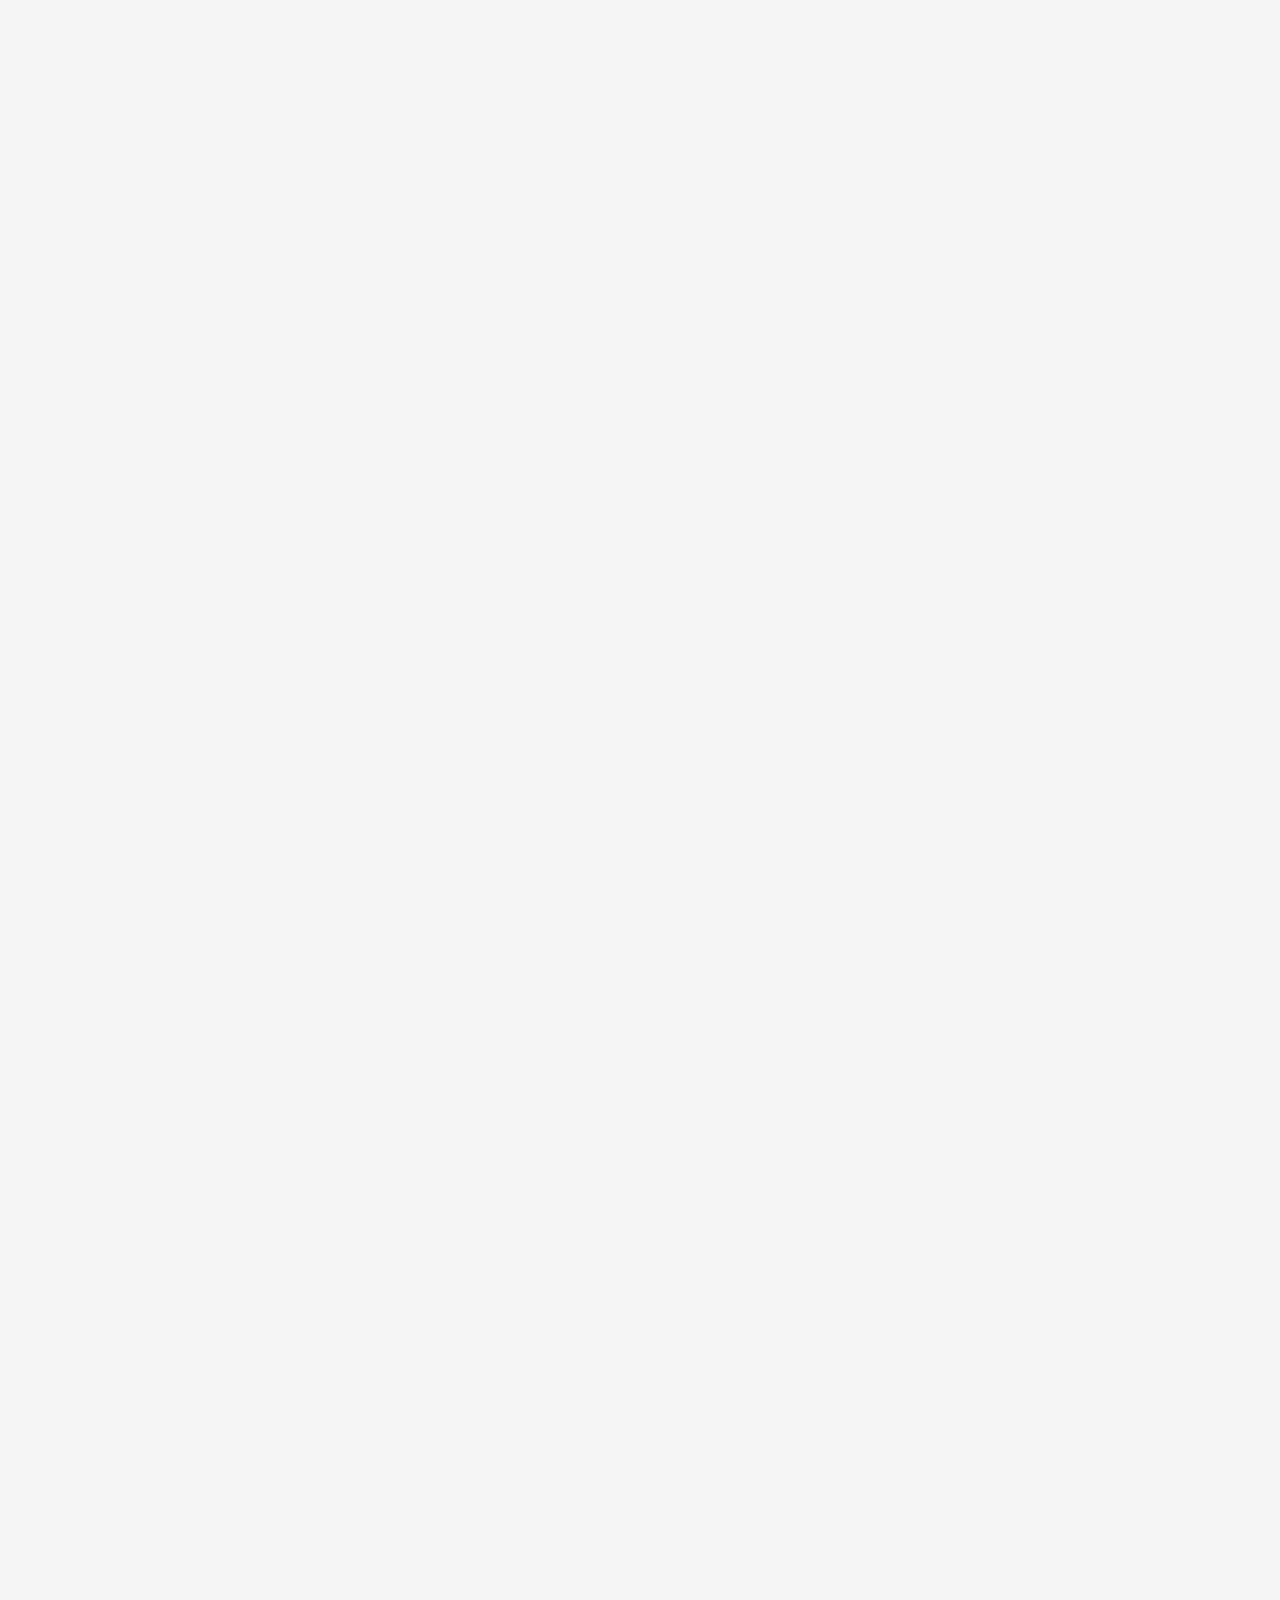
==== pages/agendamento.html @ 0157e8f2 "Primeira versão do site" ====
<!DOCTYPE html>
<html lang="pt-br">
<head>
    <meta charset="UTF-8">
    <meta name="viewport" content="width=device-width, initial-scale=1.0">
    <title>Agendamento</title>
    <link rel="stylesheet" href="../bootstrap/css/bootstrap.min.css">
    <link rel="stylesheet" href="../css/variables.css">
    <link rel="stylesheet" href="../css/style.css">
    <link rel="stylesheet" href="../css/components.css">
    
</head>
<body>
    
</body>
</html>
---- css/variables.css ----
:root{

    /* ===========================================
                CORES BASE
    =========================================== */

    /* Creme Claro */
    --color-base-100: #FFF2DF;

    /* Bege Claro */
    --color-base-200: #F8D4A0;

    /* Dourado Suave */
    --color-base-300: #f5c76c;

    /* Dourado Principal */
    --color-base-400: #d4a64c;

    /* Bege Dourado secundário */
    --color-base-500: #D0A76C;

    /* Marrom Dourado */
    --color-base-600: #A68358;

    /* Dourado Escuro */
    --color-base-700: #9A6A27;

    /* Verde Petróleo */
    --color-base-800: #2A3E3F;

    /* Verde Petróleo:hover */
    --color-base-801: #2f4c4e;



    /* ===========================================
            ESTRUTURA E FUNDOS
    =========================================== */

    /* Fundo Principal */
    --color-background-primary: #FDFAF6;

    /* Fundo Secundário */
    --color-background-secondary: #F5EFE6;

    /* Fundo Linho suave */
    --color-background-tertiary: #E8DDD0;

    /* Divisores */
    --color-divider: #C8BAA8;

    /* Texto/Elemento Médio */
    --color-structure-medium: #7A6A58;

    /* Fundo Escuro */
    --color-background-dark: #AE9A82;



    /* ===========================================
        COMPLEMENTAR PRIMÁRIO
        CTA / ÍCONES / DESTAQUES
    =========================================== */

    /* Rosa Muito Claro */
    --color-primary-lightest: #FDF3F0;

    /* Rosa Claro */
    --color-primary-light: #F5D8D0;

    /* Rosa Médio */
    --color-primary-medium: #E8A898;

    /* Terracota */
    --color-primary-dark: #C47060;

    /* Marrom Avermelhado */
    --color-primary-deep: #8A3E30;

    /* Dourado Complementar */
    --color-primary-gold: #BE9A65;

    --color-primary-lightPink: #f3d2b8;

    /* ===========================================
        COMPLEMENTAR SECUNDÁRIO
        BEM-ESTAR / NATURAL
    =========================================== */

    /* Verde Muito Claro */
    --color-secondary-lightest: #EEF2EE;

    /* Verde Claro */
    --color-secondary-light: #D0DDD0;

    /* Verde Médio */
    --color-secondary-medium: #8AAE8A;

    /* Verde Escuro */
    --color-secondary-dark: #4A6B4A;

    /* Verde Profundo */
    --color-secondary-deep: #2E4E2E;



    /* ===========================================
                CORES DE TEXTO
    =========================================== */
    --color-text-purewhite: #ffffff;
    /* Branco Principal */
    --color-text-white: #f4f4f4;

    /* Branco Bege */
    --color-text-soft: #F0EBE3;

    /* Texto Marrom */
    --color-text-primary: #4A3F35;

    /* Texto Escuro */
    --color-text-dark: #2A2220;

    --color-text-topBar: #5b4b43;
}
---- css/style.css ----
/* Coisas do site inteiro:

body
h1
p
container
section */

@import url('https://fonts.googleapis.com/css2?family=IBM+Plex+Serif:wght@300;400;500;600;700&display=swap');
*{
    margin: 0px;
    padding: 0px;
    box-sizing: border-box;
     font-family: "IBM Plex Serif", serif;
}
 body {
            height: 200vh;
            background-color: #f5f5f5;
        }
---- css/components.css ----
/* Coisas reutilizáveis:

navbar
footer
buttons
cards */
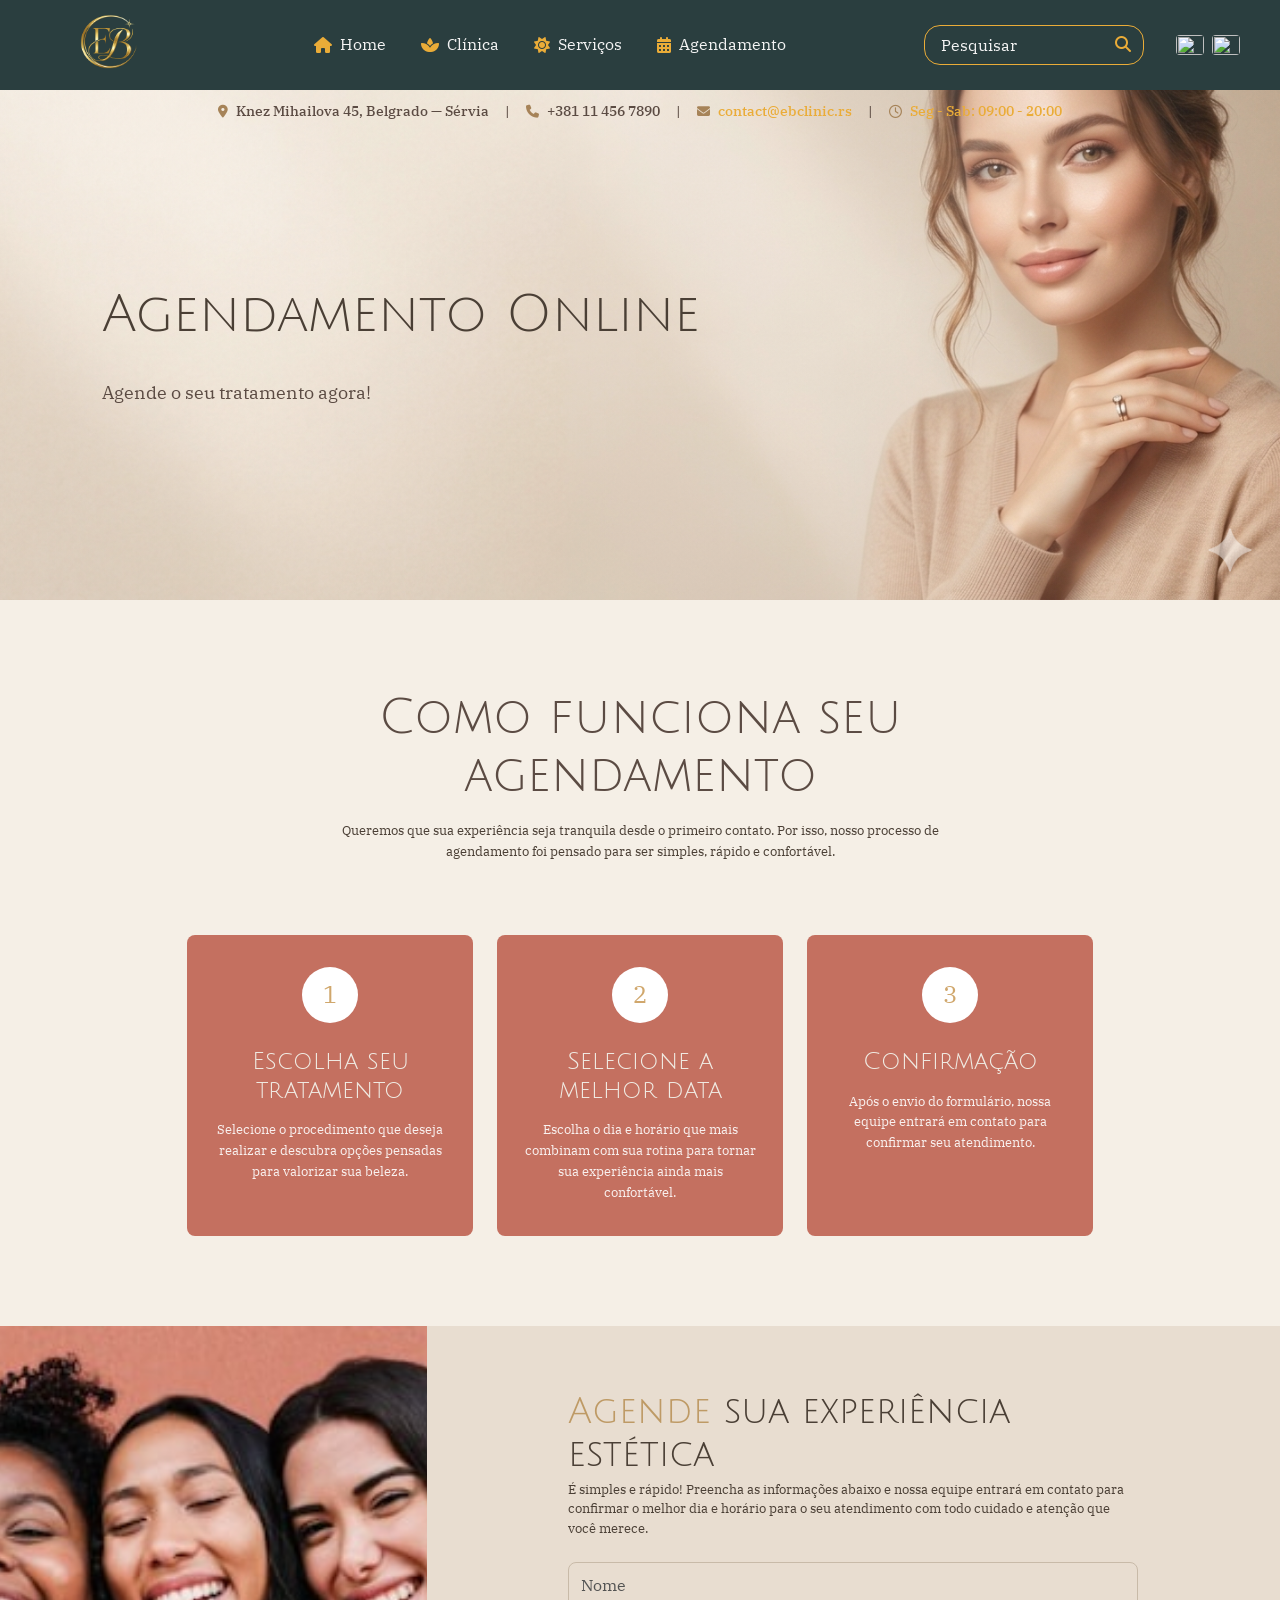
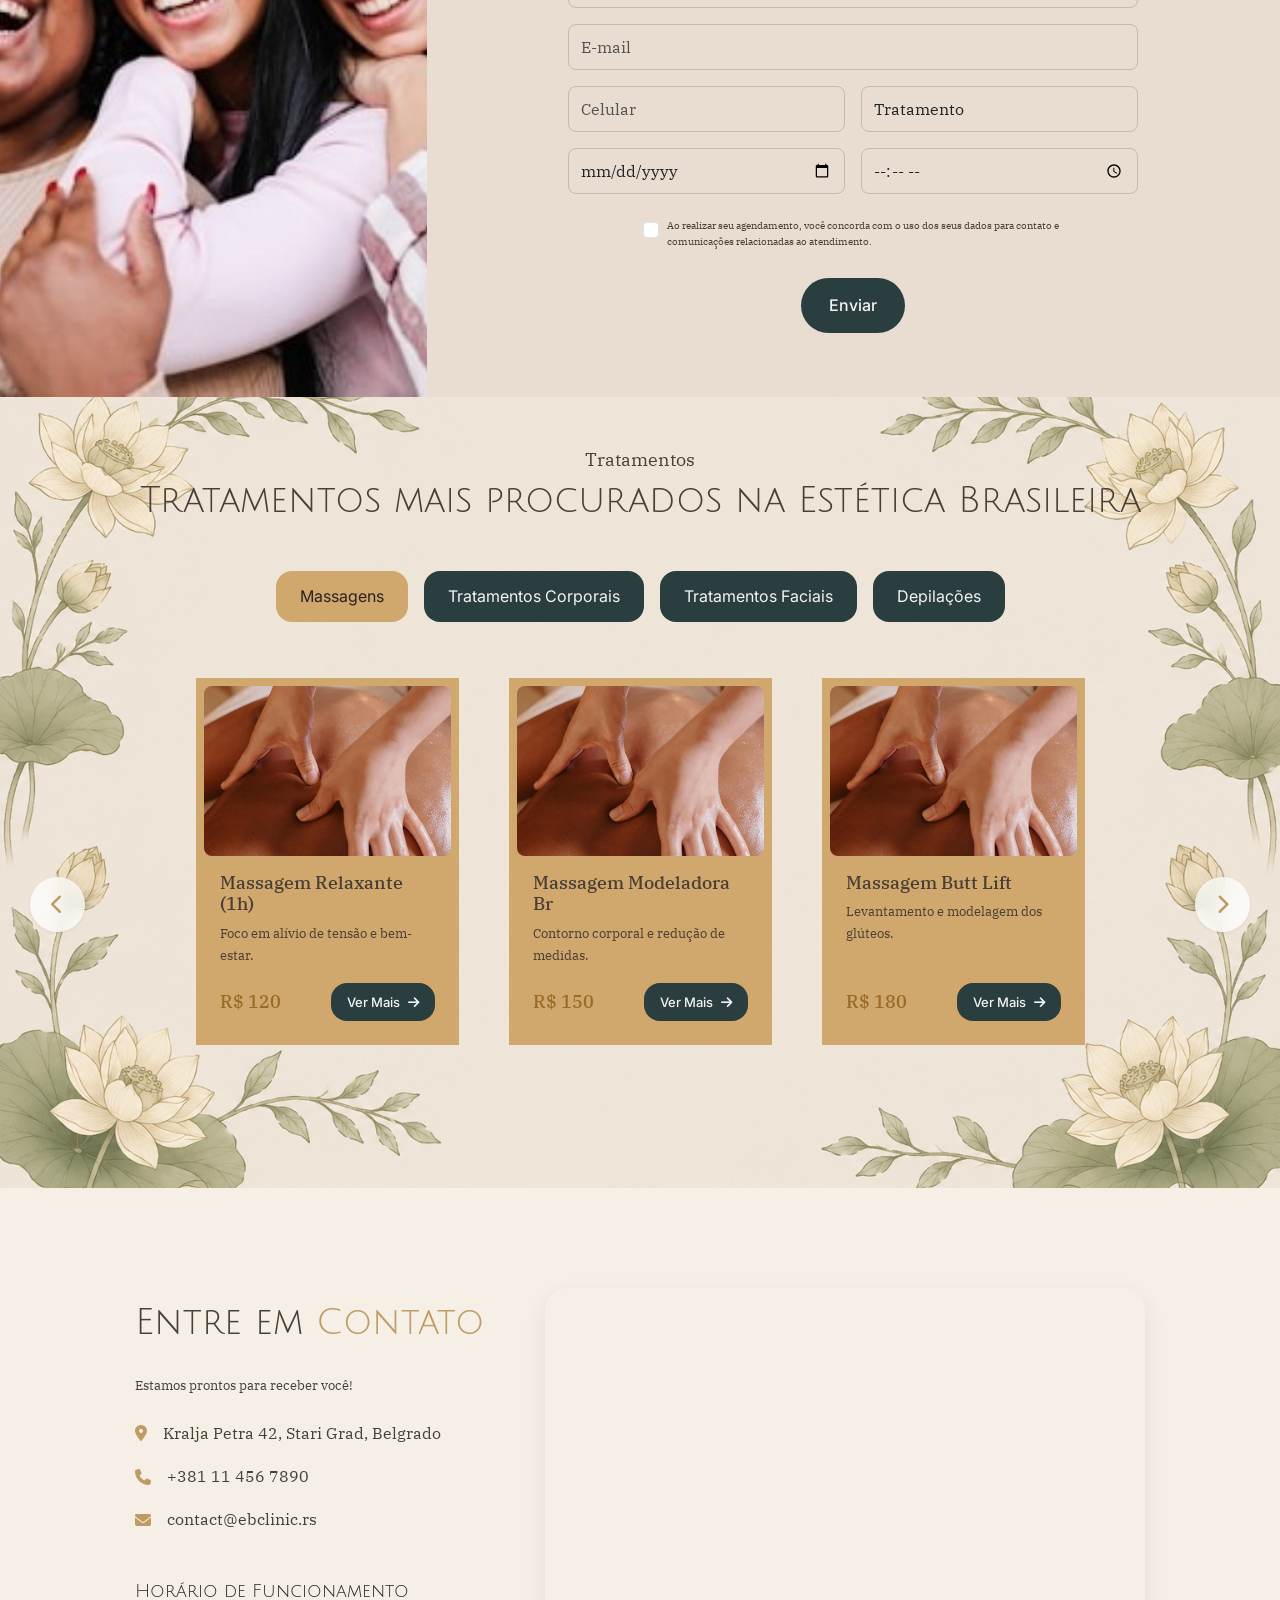
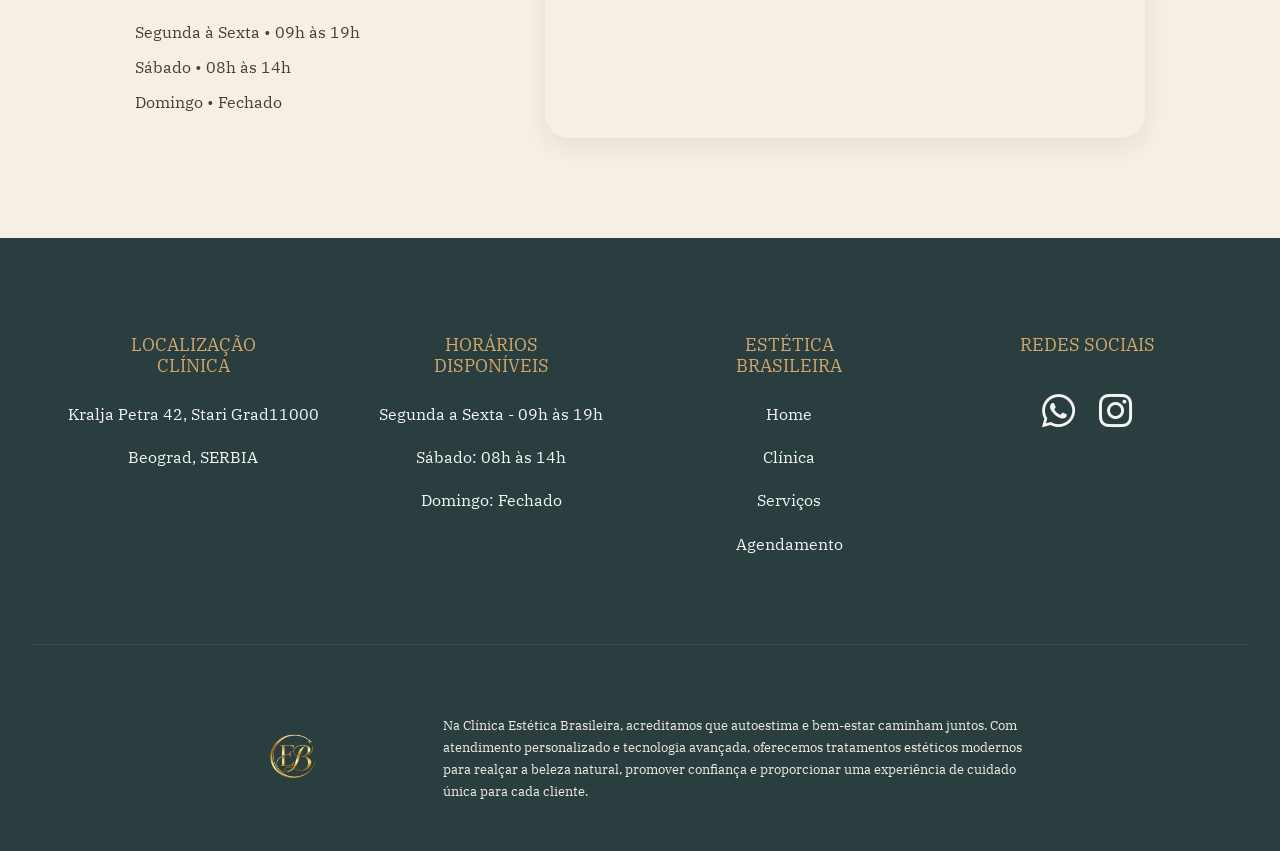
==== commit 444b731d: "Atualização dde todos os arquivos" ====
--- a/pages/agendamento.html
+++ b/pages/agendamento.html
@@ -1,16 +1,560 @@
 <!DOCTYPE html>
 <html lang="pt-br">
+
 <head>
     <meta charset="UTF-8">
     <meta name="viewport" content="width=device-width, initial-scale=1.0">
     <title>Agendamento</title>
     <link rel="stylesheet" href="../bootstrap/css/bootstrap.min.css">
-    <link rel="stylesheet" href="../css/variables.css">
     <link rel="stylesheet" href="../css/style.css">
-    <link rel="stylesheet" href="../css/components.css">
-    
+    <link rel="stylesheet" href="https://cdnjs.cloudflare.com/ajax/libs/font-awesome/6.5.2/css/all.min.css">
+
 </head>
+
 <body>
-    
+    <!-- menu -->
+    <header id="header">
+        <div class="container-header">
+            <!-- logo -->
+            <div class="logo">
+                <img src="../assets/images/logo-clinica.png" alt="Logo com íniciais 'E' e 'B'(estética Brasileira)">
+            </div>
+
+            <nav class="menu-desktop">
+                <!-- links desktop -->
+                <ul>
+                    <li>
+                        <a href="../index.html">
+                            <i class="fa-solid fa-house"></i>
+                            Home
+                        </a>
+                    </li>
+
+                    <li>
+                        <a href="clinica.html">
+                            <i class="fa-solid fa-spa"></i>
+                            Clínica
+                        </a>
+                    </li>
+
+                    <li>
+                        <a href="servicos.html">
+                            <i class="fa-solid fa-sun"></i>
+                            Serviços
+                        </a>
+                    </li>
+
+                    <li>
+                        <a href="agendamento.html">
+                            <i class="fa-solid fa-calendar-days"></i>
+                            Agendamento
+                        </a>
+                    </li>
+
+                </ul>
+
+            </nav>
+
+            <div class="search-area">
+
+                <div class="search-box">
+                    <input type="text" placeholder="Pesquisar">
+                    <button>
+                        <i class="fa-solid fa-magnifying-glass"></i>
+                    </button>
+                </div>
+                <!-- bandeiras -->
+                <div class="flags">
+                    <img src="https://flagcdn.com/w40/br.png">
+                    <img src="https://flagcdn.com/w40/rs.png">
+                </div>
+
+            </div>
+
+            <!-- hamburguer -->
+            <div class="menu-toggle" id="openMenu">
+                <i class="fa-solid fa-bars"></i>
+            </div>
+
+        </div>
+
+    </header>
+
+    <!-- menu mobile  -->
+    <div class="mobile-menu" id="mobileMenu">
+
+        <div class="close-btn" id="closeMenu">
+            <i class="fa-solid fa-xmark"></i>
+        </div>
+        <!-- links menu mobile -->
+        <ul>
+
+            <li>
+                <a href="../index.html">
+                    <i class="fa-solid fa-house"></i>
+                    Home
+                </a>
+            </li>
+
+            <li>
+                <a href="clinica.html">
+                    <i class="fa-solid fa-spa"></i>
+                    Clínica
+                </a>
+            </li>
+
+            <li>
+                <a href="servicos.html">
+                    <i class="fa-solid fa-sun"></i>
+                    Serviços
+                </a>
+            </li>
+
+            <li>
+                <a href="agendamento.html">
+                    <i class="fa-solid fa-calendar-days"></i>
+                    Agendamento
+                </a>
+            </li>
+
+
+        </ul>
+        <div class="flags-mobile">
+
+            <img src="https://flagcdn.com/w40/br.png" alt="Português">
+            <img src="https://flagcdn.com/w40/rs.png" alt="Srpski">
+
+        </div>
+
+    </div>
+
+    <div class="overlay" id="overlay"></div>
+
+    <section class="banner">
+        <div class="banner-topbar">
+
+            <div class="banner-topbar-content">
+
+                <span>
+                    <i class="fa-solid fa-location-dot"></i>
+                    Knez Mihailova 45, Belgrado — Sérvia
+                </span>
+
+                <span class="separator">|</span>
+
+                <span>
+                    <i class="fa-solid fa-phone"></i>
+                    +381 11 456 7890
+                </span>
+
+                <span class="separator">|</span>
+
+                <span id="span-gold-banner">
+                    <i class="fa-solid fa-envelope"></i>
+                    contact@ebclinic.rs
+                </span>
+
+                <span class="separator">|</span>
+
+                <span id="span-gold-banner">
+                    <i class="fa-regular fa-clock"></i>
+                    Seg - Sab: 09:00 - 20:00
+                </span>
+
+            </div>
+
+        </div>
+        <div class="banner-content">
+            <h1>Agendamento Online</h1>
+            <p> Agende o seu tratamento agora! </p>
+
+        </div>
+    </section>
+
+    <section class="booking-steps">
+        <div class="container">
+
+            <!-- Cabeçalho (h2+subtitulo) -->
+            <div class="row justify-content-center">
+                <div class="col-lg-8">
+
+                    <h2 class="titulo-steps">Como funciona seu agendamento </h2>
+
+                    <p class="texto-steps">
+                        Queremos que sua experiência seja tranquila desde o primeiro contato.
+                        Por isso, nosso processo de agendamento foi pensado para ser simples,
+                        rápido e confortável.</p>
+
+                </div>
+            </div>
+
+            <!-- Cards -->
+            <div class="row justify-content-center g-4 mt-5">
+                <!-- primeiro card -->
+                <div class="col-lg-3 col-md-4 col-12 d-flex">
+
+                    <div class="step-card">
+                        <div class="step-numero">1</div>
+
+                        <h3>Escolha seu tratamento</h3>
+
+                        <p>Selecione o procedimento que deseja realizar e descubra opções pensadas para valorizar sua
+                            beleza.</p>
+
+                    </div>
+                </div>
+
+                <!-- segundo card -->
+                <div class="col-lg-3 col-md-4 col-12 d-flex">
+                    <div class="step-card ">
+
+                        <div class="step-numero">2</div>
+
+                        <h3>Selecione a melhor data</h3>
+
+                        <p>Escolha o dia e horário que mais combinam com sua rotina para tornar sua experiência ainda
+                            mais confortável. </p>
+
+                    </div>
+                </div>
+
+                <!-- terceiro card -->
+                <div class="col-lg-3 col-md-4 col-12 d-flex">
+                    <div class="step-card">
+
+                        <div class="step-numero"> 3 </div>
+
+
+                        <h3>Confirmação</h3>
+
+
+                        <p> Após o envio do formulário, nossa equipe entrará em contato
+                            para confirmar seu atendimento. </p>
+
+                    </div>
+                </div>
+            </div>
+        </div>
+    </section>
+
+    <section class="agendamento-section">
+        <div class="container-fluid p-0">
+            <div class="row g-0">
+
+                <!-- Imagem -->
+                <div class="col-lg-4">
+                    <img src="../assets/images/img-agendamento-form.jpeg" alt="Experiência estética"
+                        class="img-agendamento">
+                </div>
+
+                <!-- Formulário -->
+                <div class="col-lg-8">
+
+                    <div class="form-wrapper">
+
+                        <h2>
+                            <span>Agende</span> sua experiência estética
+                        </h2>
+
+                        <p class="descricao">
+                            É simples e rápido! Preencha as informações abaixo e nossa equipe entrará em contato para
+                            confirmar o melhor dia e horário para o seu atendimento com todo cuidado e atenção que você
+                            merece.
+                        </p>
+
+                        <form class="needs-validation" novalidate>
+
+                            <div class="mb-3">
+                                <input type="text" class="form-control campo" placeholder="Nome" required>
+                            </div>
+
+                            <div class="mb-3">
+                                <input type="email" class="form-control campo" placeholder="E-mail" required>
+                            </div>
+
+                            <div class="row g-3 mb-3">
+
+                                <div class="col-md-6">
+                                    <input type="tel" class="form-control campo" placeholder="Celular" required>
+                                </div>
+
+                                <div class="col-md-6">
+                                    <select class="form-select campo" required>
+
+                                        <option value="" selected disabled> Tratamento </option>
+
+                                        <option>Limpeza de Pele</option>
+                                        <option>Massagem Relaxante</option>
+                                        <option>Drenagem Linfática</option>
+                                        <option>Peeling de Diamante</option>
+
+                                    </select>
+                                </div>
+                            </div>
+
+                            <div class="row g-3 mb-4">
+
+                                <div class="col-md-6">
+                                    <input type="date" class="form-control campo" required>
+                                </div>
+
+                                <div class="col-md-6">
+                                    <input type="time" class="form-control campo" required>
+                                </div>
+                            </div>
+
+                            <div class="form-check checkbox-area">
+
+                                <input class="form-check-input" type="checkbox" id="aceite" required>
+
+                                <label class="form-check-label" for="aceite">
+                                    Ao realizar seu agendamento, você concorda com o uso dos seus dados para contato e
+                                    comunicações relacionadas ao atendimento.
+                                </label>
+
+                            </div>
+
+                            <div class="text-center">
+                                <a href="#" class="btn-banner"> Enviar </a>
+                            </div>
+
+
+                        </form>
+                    </div>
+                </div>
+            </div>
+        </div>
+    </section>
+
+    <!-- Tratamentos  -->
+    <section class="tratamentos-section py-5">
+
+        <div class="container">
+
+            <!-- Cabeçalho -->
+            <div class="text-center mb-5">
+
+                <span class="subtitulo-tratamentos">
+                    Tratamentos
+                </span>
+
+                <h2 class="titulo-tratamentos">
+                    Tratamentos mais procurados na Estética Brasileira
+                </h2>
+
+            </div>
+
+            <!-- Filtros -->
+            <div class="d-flex justify-content-center flex-wrap gap-3 mb-5">
+
+                <button class="btn-filtro active" data-category="massagens">
+                    Massagens
+                </button>
+
+                <button class="btn-filtro" data-category="corporais">
+                    Tratamentos Corporais
+                </button>
+
+                <button class="btn-filtro" data-category="faciais">
+                    Tratamentos Faciais
+                </button>
+
+                <button class="btn-filtro" data-category="depilacoes">
+                    Depilações
+                </button>
+
+            </div>
+
+            <!-- Carousel -->
+            <div id="carouselTratamentos" class="carousel slide" data-bs-ride="false">
+
+                <div class="carousel-inner" id="carousel-content">
+                </div>
+
+                <!-- Setas -->
+
+                <button class="carousel-control-prev" type="button" data-bs-target="#carouselTratamentos"
+                    data-bs-slide="prev">
+
+                    <!-- seta da esqiuerda -->
+                    <span class="seta-carousel">
+                        <i class="fa-solid fa-chevron-left"></i>
+                    </span>
+
+                </button>
+
+                <button class="carousel-control-next" type="button" data-bs-target="#carouselTratamentos"
+                    data-bs-slide="next">
+
+                    <!-- seta direita do carrosel -->
+                    <span class="seta-carousel">
+                        <i class="fa-solid fa-chevron-right"></i>
+                    </span>
+
+                </button>
+
+            </div>
+
+        </div>
+
+    </section>
+
+    <!-- Contato -->
+    <section class="section-contato">
+        <div class="container">
+            <div class="row align-items-center justify-content-center g-3">
+
+                <div class="col-md-4">
+                    <div class="contato-info">
+
+                        <h2>Entre em <span>Contato</span> </h2>
+                        <p class="descricao"> Estamos prontos para receber você! </p>
+
+                        <ul class="lista-contato">
+
+                            <li>
+                                <i class="fa-solid fa-location-dot"></i>
+                                Kralja Petra 42, Stari Grad, Belgrado
+                            </li>
+
+                            <li>
+                                <i class="fa-solid fa-phone"></i>
+                                +381 11 456 7890
+                            </li>
+
+                            <li>
+                                <i class="fa-solid fa-envelope"></i>
+                                contact@ebclinic.rs
+                            </li>
+
+                        </ul>
+
+                        <div class="horarios">
+
+                            <h3>Horário de Funcionamento</h3>
+
+                            <p>Segunda à Sexta • 09h às 19h</p>
+                            <p>Sábado • 08h às 14h</p>
+                            <p>Domingo • Fechado</p>
+
+                        </div>
+                    </div>
+                </div>
+
+                <!-- Mapa da clinica-->
+
+                <div class="col-md-6">
+                    <div class="mapa-container">
+
+                        <iframe src="https://www.google.com/maps?q=Belgrade&output=embed" allowfullscreen=""
+                            loading="lazy">
+                        </iframe>
+
+                    </div>
+                </div>
+            </div>
+        </div>
+    </section>
+
+    <!-- Footer -->
+    <footer class="footer-clinica py-5">
+        <div class="container">
+
+            <div class="row gy-5 text-center justify-content-center px-md-4">
+                <div class="row gy-5 text-center justify-content-between px-lg-5"></div>
+
+                <!-- COLUNA UM -->
+                <div class="col-12 col-md-3">
+
+                    <h4 class="footer-titulo">
+                        LOCALIZAÇÃO<br>CLÍNICA
+                    </h4>
+
+                    <ul class="footer-lista">
+
+                        <li>Kralja Petra 42, Stari Grad11000</li>
+                        <li>Beograd, SERBIA</li>
+
+                    </ul>
+
+                </div>
+
+                <!-- COLUNA II -->
+                <div class="col-12 col-md-3">
+
+                    <h4 class="footer-titulo">
+                        HORÁRIOS<br>DISPONÍVEIS
+                    </h4>
+
+                    <ul class="footer-lista">
+
+                        <li>Segunda a Sexta - 09h às 19h</li>
+                        <li>Sábado: 08h às 14h</li>
+                        <li>Domingo: Fechado</li>
+
+                    </ul>
+
+                </div>
+
+                <!-- COLUNA III -->
+                <div class="col-12 col-md-3">
+
+                    <h4 class="footer-titulo">
+                        ESTÉTICA<br>BRASILEIRA
+                    </h4>
+
+                    <ul class="footer-lista footer-links">
+
+                        <li><a href="../index.html">Home</a></li>
+                        <li><a href="clinica.html">Clínica</a></li>
+                        <li><a href="servicos.html">Serviços</a></li>
+                        <li><a href="agendamento.html">Agendamento</a></li>
+
+                    </ul>
+
+                </div>
+
+                <!-- COLUNA IV -->
+                <div class="col-12 col-md-3">
+
+                    <h4 class="footer-titulo">
+                        REDES SOCIAIS
+                    </h4>
+
+                    <div class="footer-redes d-flex justify-content-center gap-4 mt-4">
+
+                        <a href="https://wa.me/38163241158"> <i class="fa-brands fa-whatsapp"></i> </a>
+
+                        <a href="https://www.instagram.com/rc.esteticabrasileira"> <i class="fa-brands fa-instagram"></i> </a>
+                    </div>
+                </div>
+            </div>
+
+
+            <hr class="footer-divisor">
+
+            <!-- logo + mini história -->
+            <div class="row align-items-center justify-content-center g-3">
+                <div class="col-12 col-md-2 text-center text-md-end">
+                    <img src="../assets/images/logo-clinica.png" alt="Logo Clínica" class="footer-logo">
+                </div>
+
+                <div class="col-12 col-md-6">
+                    <p class="footer-texto mb-0"> Na Clínica Estética Brasileira, acreditamos que autoestima e bem-estar
+                        caminham juntos. Com atendimento personalizado e tecnologia avançada,
+                        oferecemos tratamentos estéticos modernos para realçar a beleza natural,
+                        promover confiança e proporcionar uma experiência de cuidado única para
+                        cada cliente. </p>
+                </div>
+            </div>
+
+        </div>
+
+    </footer>
+
+    <script src="../bootstrap/js/bootstrap.bundle.min.js"></script>
+    <script src="../js/script.js"></script>
+
 </body>
+
 </html>
--- a/css/style.css
+++ b/css/style.css
@@ -1,19 +1,28 @@
-/* Coisas do site inteiro:
+/* Coisas do site inteiro: */
+/* Fontes */
+@import url('https://fonts.googleapis.com/css2?family=IBM+Plex+Serif:wght@300;400;500;600;700&family=Julius+Sans+One&family=Inter:wght@400;500&display=swap');
 
-body
-h1
-p
-container
-section */
+/* 1. Tokens */
+@import 'variables.css';
 
-@import url('https://fonts.googleapis.com/css2?family=IBM+Plex+Serif:wght@300;400;500;600;700&display=swap');
-*{
-    margin: 0px;
-    padding: 0px;
-    box-sizing: border-box;
-     font-family: "IBM Plex Serif", serif;
-}
- body {
-            height: 200vh;
-            background-color: #f5f5f5;
-        }
+/* 2. Reset e Global */
+@import 'reset.css';
+@import 'global.css';
+
+/* 3. Layout */
+
+/* 4. Componentes */
+@import 'components/header.css';
+@import 'components/footer.css';
+@import 'components/topbar.css';
+@import 'components/button.css';
+@import 'components/banner.css';
+@import'components/section-contato.css';
+@import 'components/carrossel.css';
+
+/* Páginas */
+@import 'pages/servicos.css';
+@import 'pages/home.css';
+@import 'pages/agendamento.css';
+@import 'pages/clinica.css';
+@import 'pages/tipoServico.css';
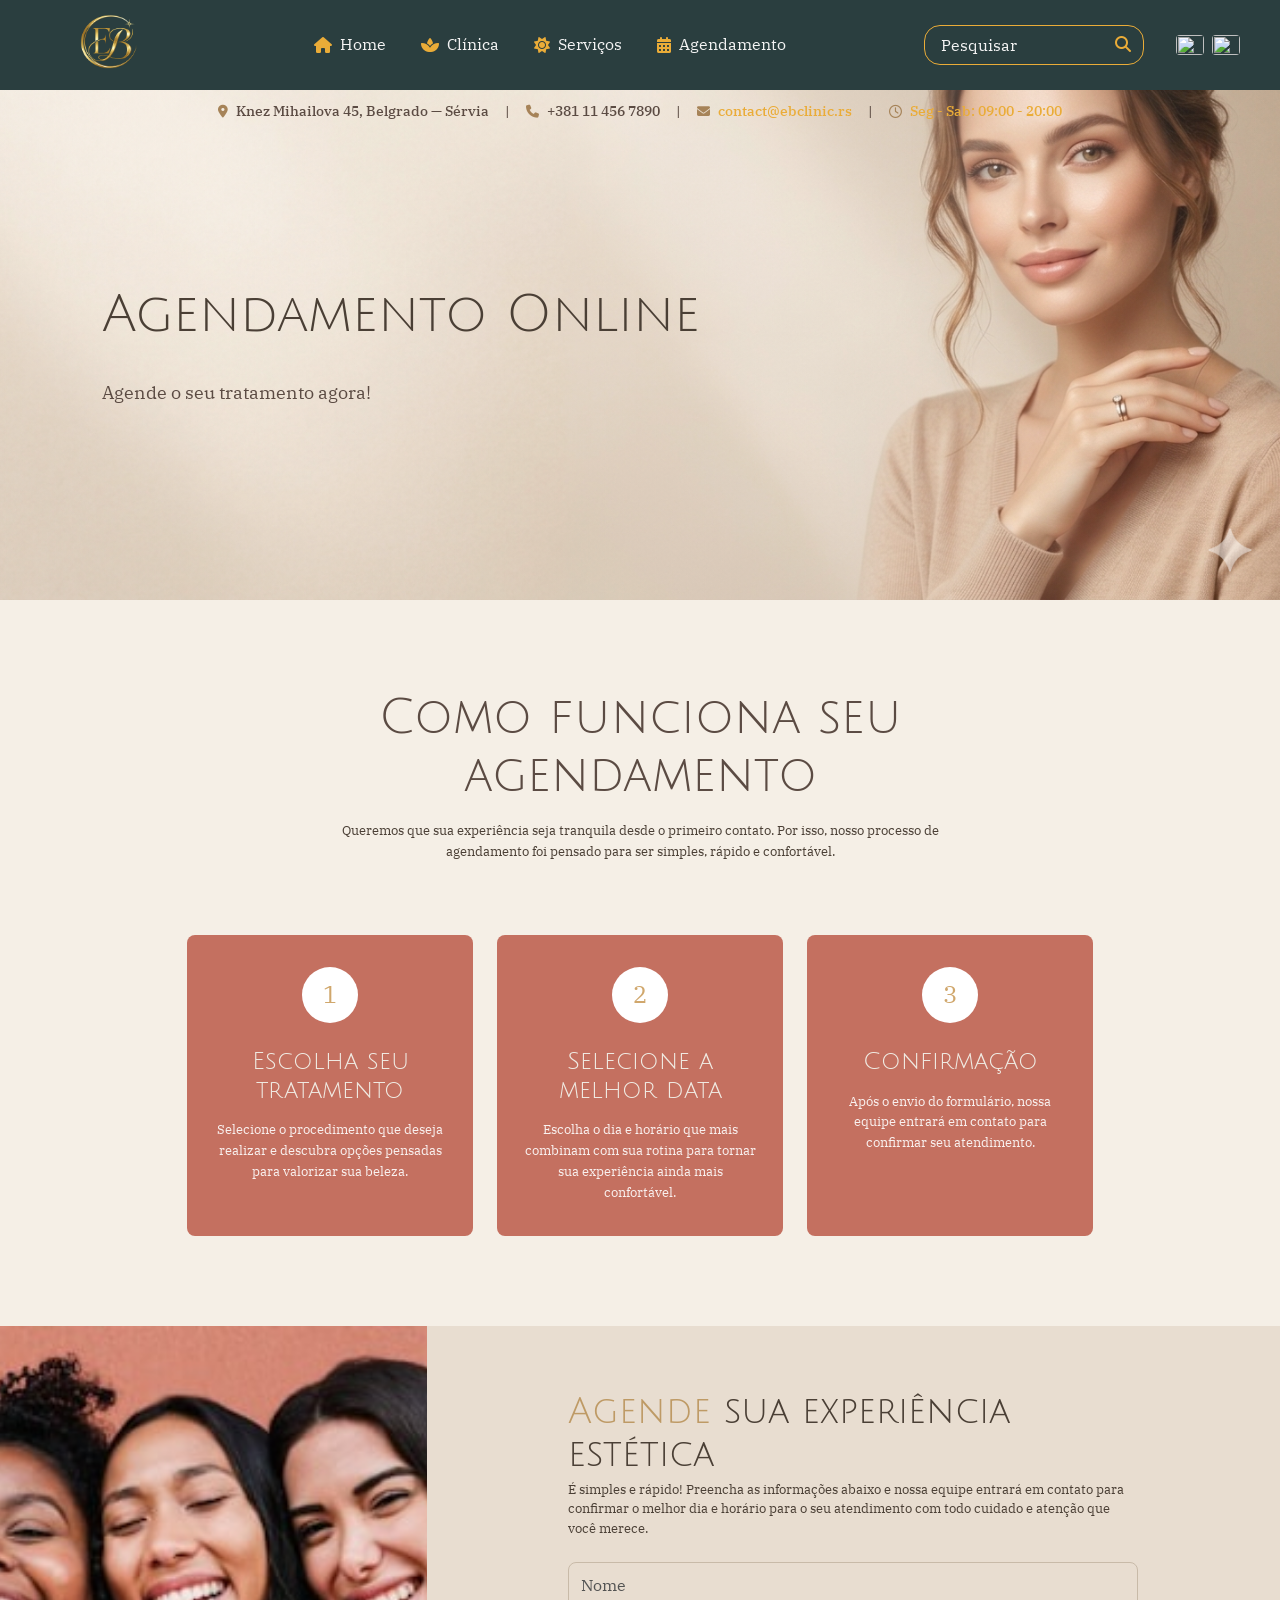
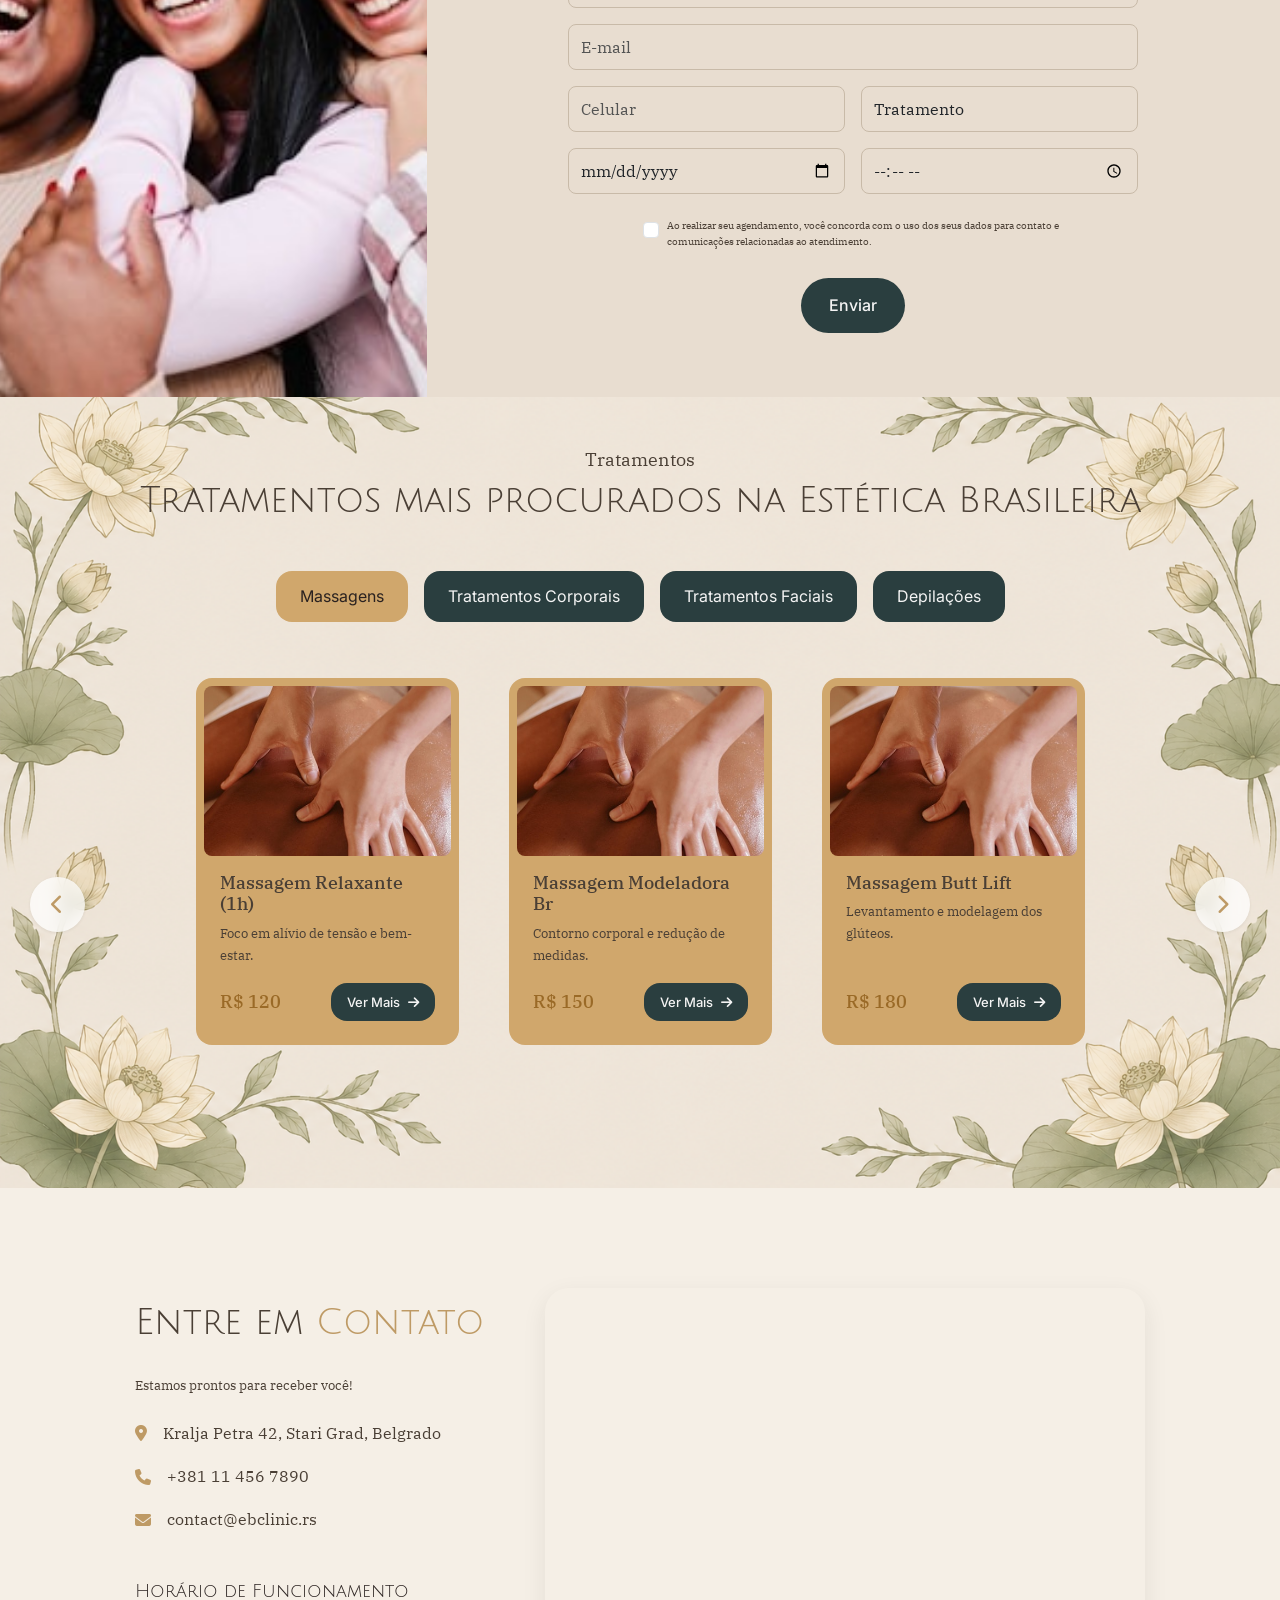
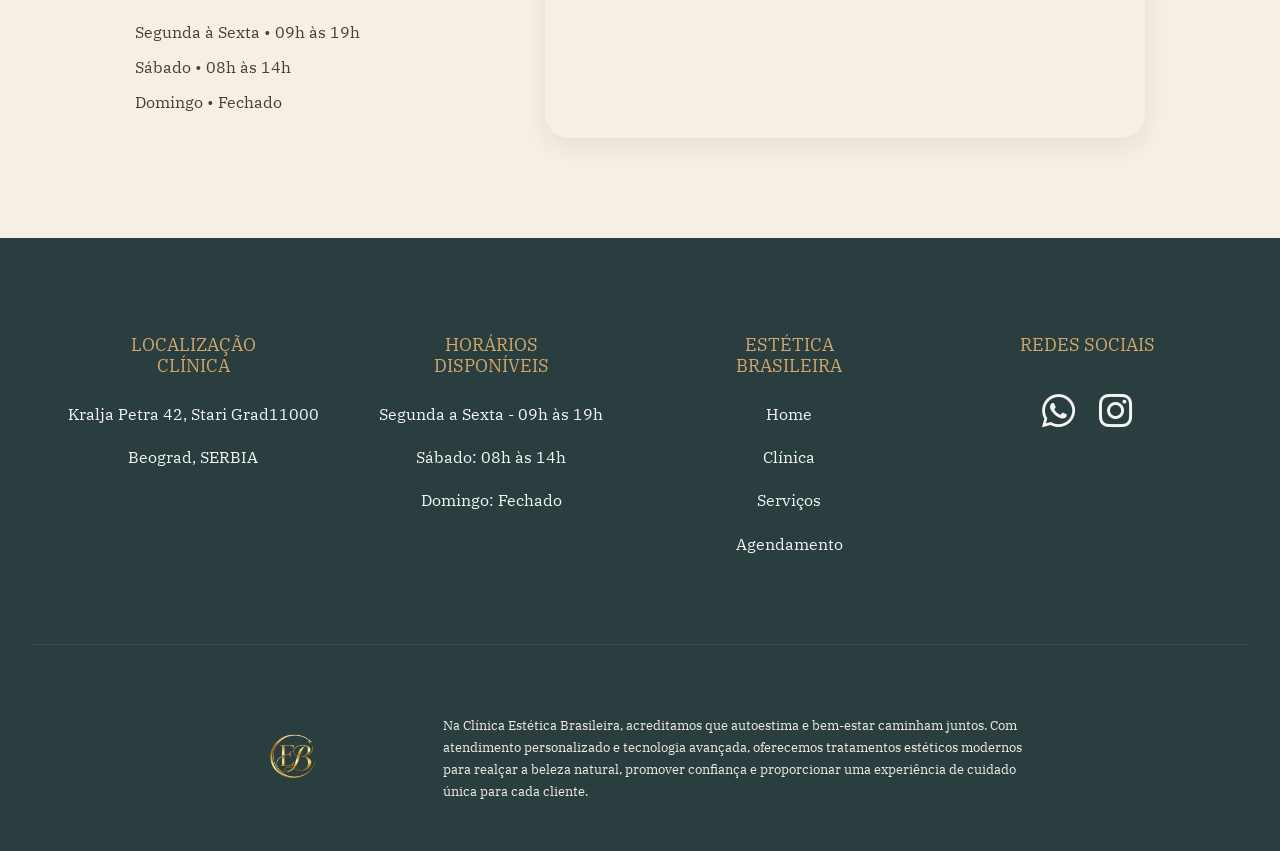
==== commit d5491a12: "att-2" ====
--- a/pages/agendamento.html
+++ b/pages/agendamento.html
@@ -8,7 +8,6 @@
     <link rel="stylesheet" href="../bootstrap/css/bootstrap.min.css">
     <link rel="stylesheet" href="../css/style.css">
     <link rel="stylesheet" href="https://cdnjs.cloudflare.com/ajax/libs/font-awesome/6.5.2/css/all.min.css">
-
 </head>
 
 <body>
@@ -130,6 +129,8 @@
 
     <div class="overlay" id="overlay"></div>
 
+     <!-- Banner -->
+
     <section class="banner">
         <div class="banner-topbar">
 
@@ -398,6 +399,84 @@
         </div>
 
     </section>
+
+        <!-- Modal de Serviço -->
+    <div class="modal fade" id="modalServico" tabindex="-1">
+
+        <div class="modal-dialog modal-dialog-scrollable modal-xl">
+
+            <div class="modal-content modal-estetica">
+
+                <button type="button" class="btn-close modal-close" data-bs-dismiss="modal">
+                </button>
+
+                <div class="modal-body">
+                    <div class="row align-items-start">
+                        <div class="col-lg-4">
+
+                            <img id="modalImagem" class="modal-imagem" src="" alt="Serviço">
+
+                        </div>
+
+                        <div class="col-lg-8">
+                            <h2 id="modalTitulo"></h2>
+                            <p id="modalDescricao"></p>
+
+                            <div class="regioes-servico">
+
+                                <span>Regiões do corpo :</span>
+
+                                <span class="badge-regiao"> Corpo Todo
+                                </span>
+                                   
+
+                            </div>
+
+                            <div class="preco-box">
+
+                                <small>Valor do tratamento</small>
+
+                                <h3 id="modalPreco"></h3>
+
+                                <small id="modalDuracao"></small>
+
+                            </div>
+                        </div>
+                    </div>
+
+                    <div class="infos-box">
+                        <div class="row">
+                            <div class="col-lg-4">
+
+                                <h4 class="modal-titulo">No que este tratamento ajuda?</h4>
+
+                                <div id="modalBeneficios" class="beneficios-grid"></div>
+
+                            </div>
+
+                            <div class="col-lg-8">
+
+                                <h4 class="modal-titulo">Informações adicionais</h4>
+
+                                <div id="modalInformacoes" class="informacoes-grid"></div>
+
+                            </div>
+                        </div>
+                    </div>
+
+                    <div class="text-center">
+                        
+                        <a href="../pages/agendamento.html" class="btn-agendar-modal">
+                            <i class="fa-solid fa-spa"></i>
+                            Agendar
+                        </a>
+
+                    </div>
+                </div>
+            </div>
+        </div>
+
+    </div>
 
     <!-- Contato -->
     <section class="section-contato">
--- a/css/style.css
+++ b/css/style.css
@@ -1,6 +1,7 @@
 /* Coisas do site inteiro: */
 /* Fontes */
 @import url('https://fonts.googleapis.com/css2?family=IBM+Plex+Serif:wght@300;400;500;600;700&family=Julius+Sans+One&family=Inter:wght@400;500&display=swap');
+ @import url('https://cdnjs.cloudflare.com/ajax/libs/font-awesome/6.5.2/css/all.min.css');
 
 /* 1. Tokens */
 @import 'variables.css';
@@ -19,6 +20,8 @@
 @import 'components/banner.css';
 @import'components/section-contato.css';
 @import 'components/carrossel.css';
+@import 'components/modal-servicos.css';
+@import 'components/cards-servicos.css';
 
 /* Páginas */
 @import 'pages/servicos.css';
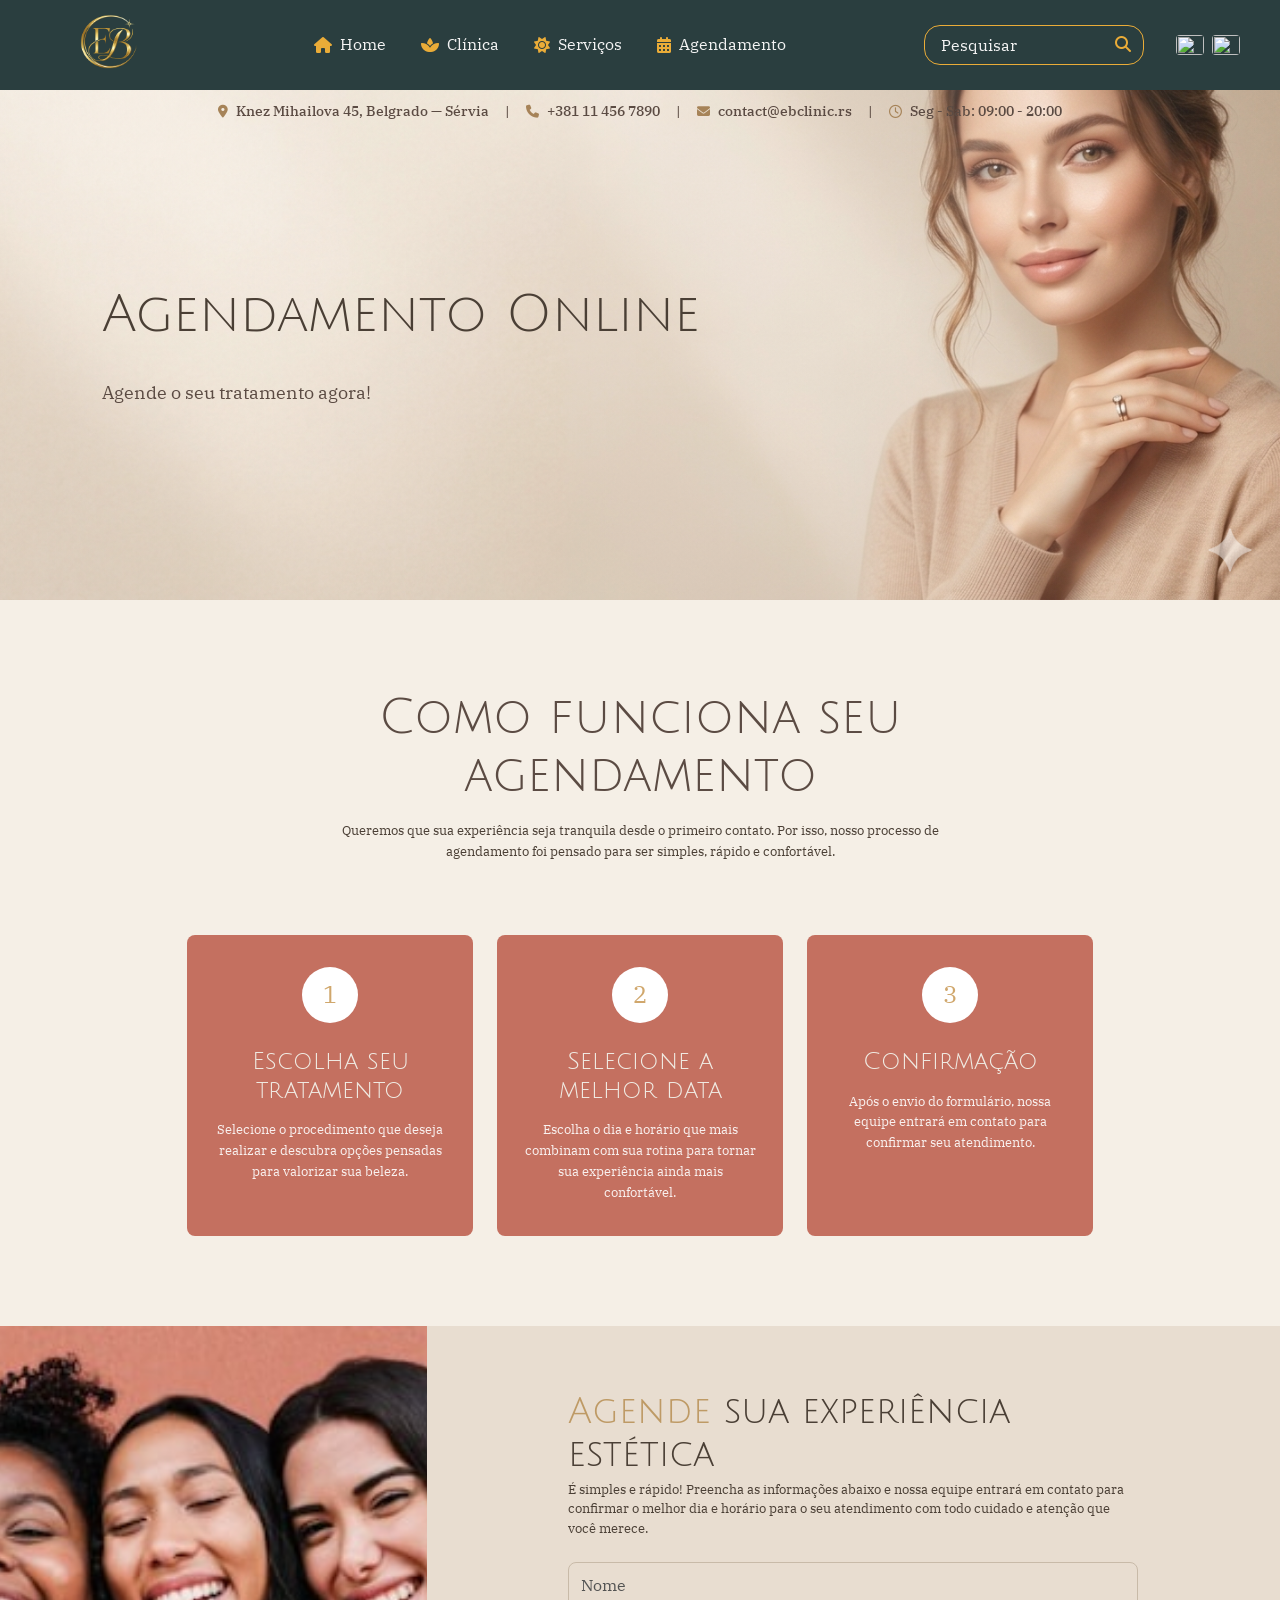
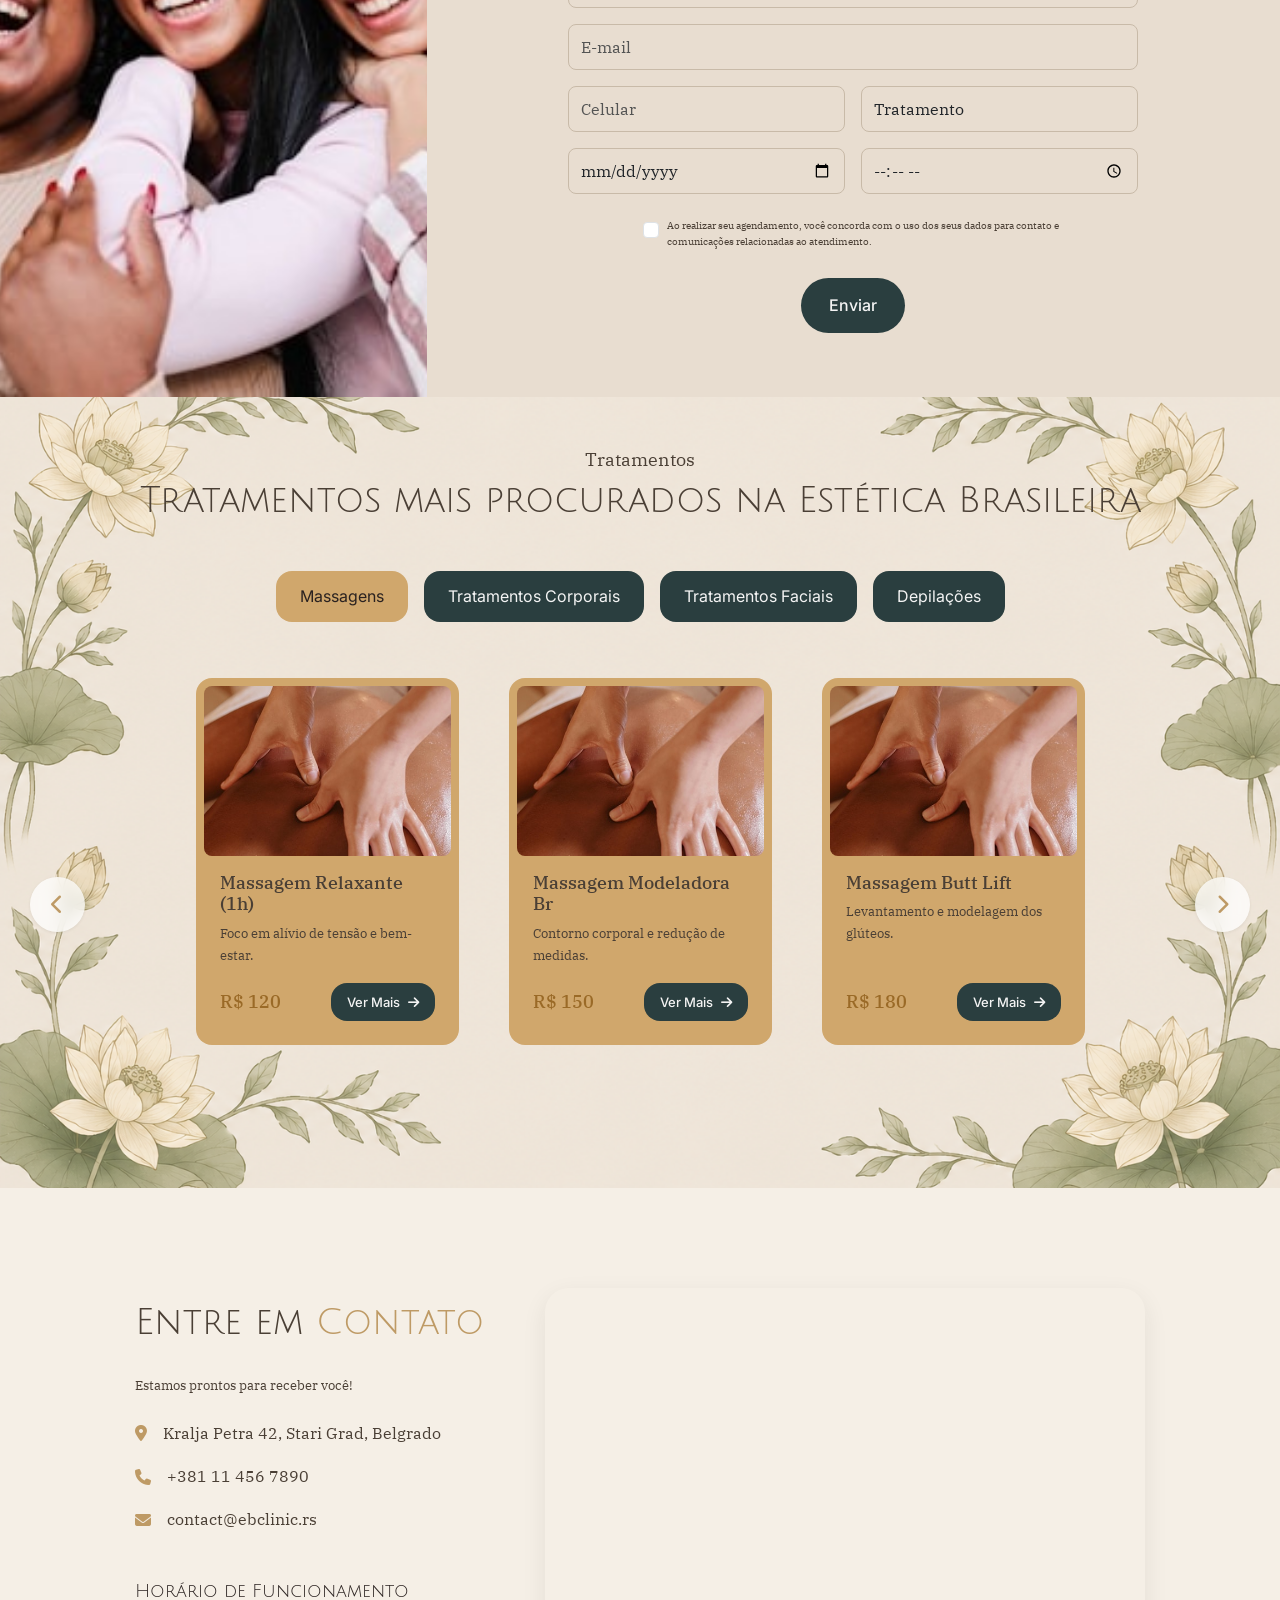
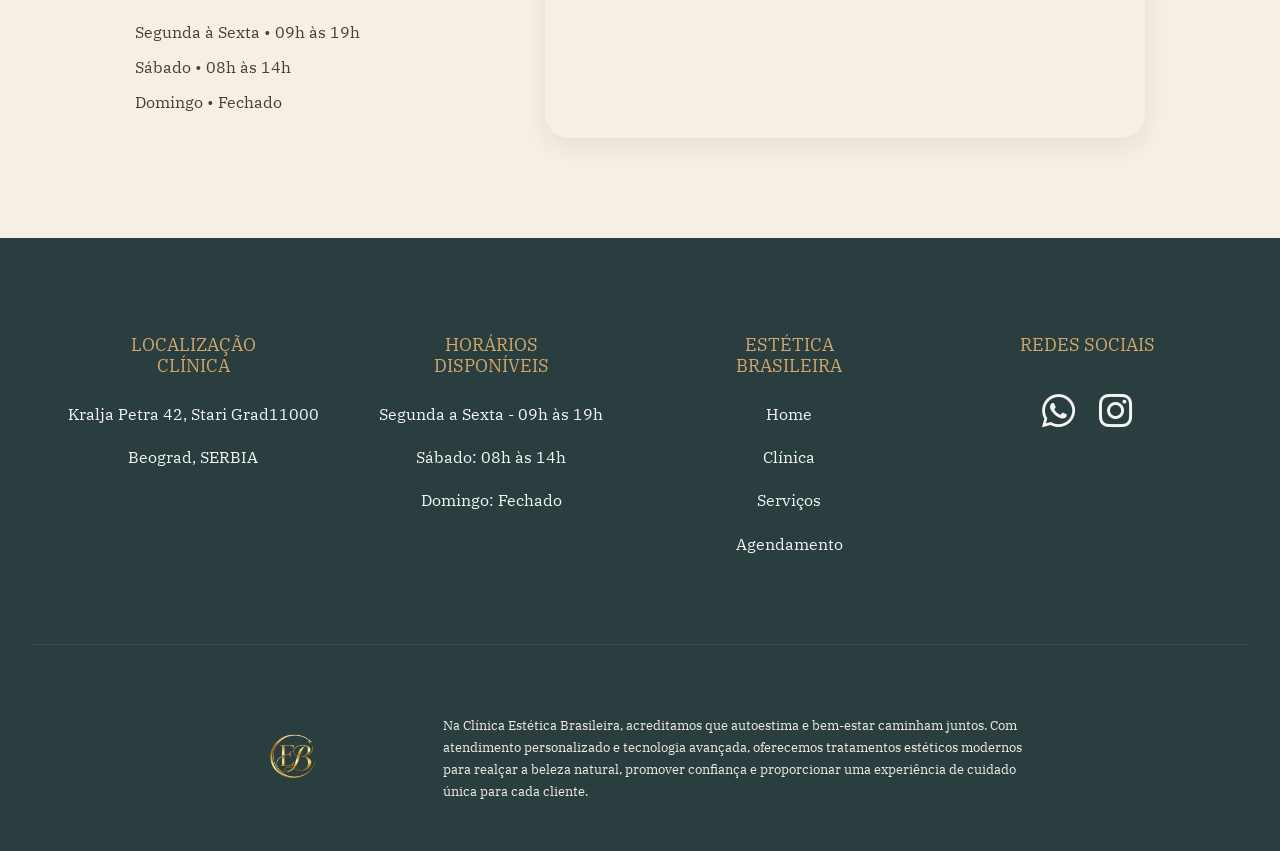
==== commit 990f0c90: "att-3" ====
--- a/pages/agendamento.html
+++ b/pages/agendamento.html
@@ -129,7 +129,7 @@
 
     <div class="overlay" id="overlay"></div>
 
-     <!-- Banner -->
+    <!-- Banner -->
 
     <section class="banner">
         <div class="banner-topbar">
@@ -249,6 +249,7 @@
                 </div>
 
                 <!-- Formulário -->
+
                 <div class="col-lg-8">
 
                     <div class="form-wrapper">
@@ -263,32 +264,36 @@
                             merece.
                         </p>
 
-                        <form class="needs-validation" novalidate>
+                        <!-- Integração Web3Forms aplicada aqui -->
+                        <form action="https://api.web3forms.com/submit" method="POST" class="needs-validation"
+                            novalidate>
+
+                            <!-- Chave de Acesso Web3Forms -->
+                            <input type="hidden" name="access_key" value="b269a6e1-4663-48c3-ac78-e97583c4eb69">
 
                             <div class="mb-3">
-                                <input type="text" class="form-control campo" placeholder="Nome" required>
+                                <input type="text" name="nome" class="form-control campo" placeholder="Nome" required>
                             </div>
 
                             <div class="mb-3">
-                                <input type="email" class="form-control campo" placeholder="E-mail" required>
+                                <input type="email" name="email" class="form-control campo" placeholder="E-mail"
+                                    required>
                             </div>
 
                             <div class="row g-3 mb-3">
 
                                 <div class="col-md-6">
-                                    <input type="tel" class="form-control campo" placeholder="Celular" required>
+                                    <input type="tel" name="celular" class="form-control campo" placeholder="Celular"
+                                        required>
                                 </div>
 
                                 <div class="col-md-6">
-                                    <select class="form-select campo" required>
-
+                                    <select name="tratamento" class="form-select campo" required>
                                         <option value="" selected disabled> Tratamento </option>
-
-                                        <option>Limpeza de Pele</option>
-                                        <option>Massagem Relaxante</option>
-                                        <option>Drenagem Linfática</option>
-                                        <option>Peeling de Diamante</option>
-
+                                        <option value="Limpeza de Pele">Limpeza de Pele</option>
+                                        <option value="Massagem Relaxante">Massagem Relaxante</option>
+                                        <option value="Drenagem Linfática">Drenagem Linfática</option>
+                                        <option value="Peeling de Diamante">Peeling de Diamante</option>
                                     </select>
                                 </div>
                             </div>
@@ -296,343 +301,341 @@
                             <div class="row g-3 mb-4">
 
                                 <div class="col-md-6">
-                                    <input type="date" class="form-control campo" required>
+                                    <input type="date" name="data" class="form-control campo" required>
                                 </div>
 
                                 <div class="col-md-6">
-                                    <input type="time" class="form-control campo" required>
+                                    <input type="time" name="horario" class="form-control campo" required>
                                 </div>
                             </div>
 
                             <div class="form-check checkbox-area">
-
-                                <input class="form-check-input" type="checkbox" id="aceite" required>
-
+                                <input class="form-check-input" type="checkbox" name="aceite_termos" id="aceite"
+                                    value="Aceitou" required>
                                 <label class="form-check-label" for="aceite">
                                     Ao realizar seu agendamento, você concorda com o uso dos seus dados para contato e
                                     comunicações relacionadas ao atendimento.
                                 </label>
-
-                            </div>
-
-                            <div class="text-center">
-                                <a href="#" class="btn-banner"> Enviar </a>
-                            </div>
-
+                            </div>
+
+                            <!-- Alterado de <a> para <button> para funcionar o envio e validação -->
+                            <div class="text-center mt-4">
+                                <button type="submit" class="btn-banner" style="border: none; cursor: pointer;"> Enviar
+                                </button>
+                            </div>
 
                         </form>
                     </div>
                 </div>
-            </div>
-        </div>
-    </section>
-
-    <!-- Tratamentos  -->
-    <section class="tratamentos-section py-5">
-
-        <div class="container">
-
-            <!-- Cabeçalho -->
-            <div class="text-center mb-5">
-
-                <span class="subtitulo-tratamentos">
-                    Tratamentos
-                </span>
-
-                <h2 class="titulo-tratamentos">
-                    Tratamentos mais procurados na Estética Brasileira
-                </h2>
-
-            </div>
-
-            <!-- Filtros -->
-            <div class="d-flex justify-content-center flex-wrap gap-3 mb-5">
-
-                <button class="btn-filtro active" data-category="massagens">
-                    Massagens
-                </button>
-
-                <button class="btn-filtro" data-category="corporais">
-                    Tratamentos Corporais
-                </button>
-
-                <button class="btn-filtro" data-category="faciais">
-                    Tratamentos Faciais
-                </button>
-
-                <button class="btn-filtro" data-category="depilacoes">
-                    Depilações
-                </button>
-
-            </div>
-
-            <!-- Carousel -->
-            <div id="carouselTratamentos" class="carousel slide" data-bs-ride="false">
-
-                <div class="carousel-inner" id="carousel-content">
-                </div>
-
-                <!-- Setas -->
-
-                <button class="carousel-control-prev" type="button" data-bs-target="#carouselTratamentos"
-                    data-bs-slide="prev">
-
-                    <!-- seta da esqiuerda -->
-                    <span class="seta-carousel">
-                        <i class="fa-solid fa-chevron-left"></i>
-                    </span>
-
-                </button>
-
-                <button class="carousel-control-next" type="button" data-bs-target="#carouselTratamentos"
-                    data-bs-slide="next">
-
-                    <!-- seta direita do carrosel -->
-                    <span class="seta-carousel">
-                        <i class="fa-solid fa-chevron-right"></i>
-                    </span>
-
-                </button>
-
-            </div>
-
-        </div>
-
-    </section>
-
-        <!-- Modal de Serviço -->
-    <div class="modal fade" id="modalServico" tabindex="-1">
-
-        <div class="modal-dialog modal-dialog-scrollable modal-xl">
-
-            <div class="modal-content modal-estetica">
-
-                <button type="button" class="btn-close modal-close" data-bs-dismiss="modal">
-                </button>
-
-                <div class="modal-body">
-                    <div class="row align-items-start">
-                        <div class="col-lg-4">
-
-                            <img id="modalImagem" class="modal-imagem" src="" alt="Serviço">
+
+                <!-- Tratamentos  -->
+                <section class="tratamentos-section py-5">
+
+                    <div class="container">
+
+                        <!-- Cabeçalho -->
+                        <div class="text-center mb-5">
+
+                            <span class="subtitulo-tratamentos">
+                                Tratamentos
+                            </span>
+
+                            <h2 class="titulo-tratamentos">
+                                Tratamentos mais procurados na Estética Brasileira
+                            </h2>
 
                         </div>
 
-                        <div class="col-lg-8">
-                            <h2 id="modalTitulo"></h2>
-                            <p id="modalDescricao"></p>
-
-                            <div class="regioes-servico">
-
-                                <span>Regiões do corpo :</span>
-
-                                <span class="badge-regiao"> Corpo Todo
+                        <!-- Filtros -->
+                        <div class="d-flex justify-content-center flex-wrap gap-3 mb-5">
+
+                            <button class="btn-filtro active" data-category="massagens">
+                                Massagens
+                            </button>
+
+                            <button class="btn-filtro" data-category="corporais">
+                                Tratamentos Corporais
+                            </button>
+
+                            <button class="btn-filtro" data-category="faciais">
+                                Tratamentos Faciais
+                            </button>
+
+                            <button class="btn-filtro" data-category="depilacoes">
+                                Depilações
+                            </button>
+
+                        </div>
+
+                        <!-- Carousel -->
+                        <div id="carouselTratamentos" class="carousel slide" data-bs-ride="false">
+
+                            <div class="carousel-inner" id="carousel-content">
+                            </div>
+
+                            <!-- Setas -->
+
+                            <button class="carousel-control-prev" type="button" data-bs-target="#carouselTratamentos"
+                                data-bs-slide="prev">
+
+                                <!-- seta da esqiuerda -->
+                                <span class="seta-carousel">
+                                    <i class="fa-solid fa-chevron-left"></i>
                                 </span>
-                                   
-
-                            </div>
-
-                            <div class="preco-box">
-
-                                <small>Valor do tratamento</small>
-
-                                <h3 id="modalPreco"></h3>
-
-                                <small id="modalDuracao"></small>
-
-                            </div>
+
+                            </button>
+
+                            <button class="carousel-control-next" type="button" data-bs-target="#carouselTratamentos"
+                                data-bs-slide="next">
+
+                                <!-- seta direita do carrosel -->
+                                <span class="seta-carousel">
+                                    <i class="fa-solid fa-chevron-right"></i>
+                                </span>
+
+                            </button>
+
                         </div>
-                    </div>
-
-                    <div class="infos-box">
-                        <div class="row">
-                            <div class="col-lg-4">
-
-                                <h4 class="modal-titulo">No que este tratamento ajuda?</h4>
-
-                                <div id="modalBeneficios" class="beneficios-grid"></div>
-
-                            </div>
-
-                            <div class="col-lg-8">
-
-                                <h4 class="modal-titulo">Informações adicionais</h4>
-
-                                <div id="modalInformacoes" class="informacoes-grid"></div>
-
+
+                    </div>
+
+                </section>
+
+                <!-- Modal de Serviço -->
+                <div class="modal fade" id="modalServico" tabindex="-1">
+
+                    <div class="modal-dialog modal-dialog-scrollable modal-xl">
+
+                        <div class="modal-content modal-estetica">
+
+                            <button type="button" class="btn-close modal-close" data-bs-dismiss="modal">
+                            </button>
+
+                            <div class="modal-body">
+                                <div class="row align-items-start">
+                                    <div class="col-lg-4">
+
+                                        <img id="modalImagem" class="modal-imagem" src="" alt="Serviço">
+
+                                    </div>
+
+                                    <div class="col-lg-8">
+                                        <h2 id="modalTitulo"></h2>
+                                        <p id="modalDescricao"></p>
+
+                                        <div class="regioes-servico">
+
+                                            <span>Regiões do corpo :</span>
+
+                                            <span class="badge-regiao"> Corpo Todo
+                                            </span>
+
+
+                                        </div>
+
+                                        <div class="preco-box">
+
+                                            <small>Valor do tratamento</small>
+
+                                            <h3 id="modalPreco"></h3>
+
+                                            <small id="modalDuracao"></small>
+
+                                        </div>
+                                    </div>
+                                </div>
+
+                                <div class="infos-box">
+                                    <div class="row">
+                                        <div class="col-lg-4">
+
+                                            <h4 class="modal-titulo">No que este tratamento ajuda?</h4>
+
+                                            <div id="modalBeneficios" class="beneficios-grid"></div>
+
+                                        </div>
+
+                                        <div class="col-lg-8">
+
+                                            <h4 class="modal-titulo">Informações adicionais</h4>
+
+                                            <div id="modalInformacoes" class="informacoes-grid"></div>
+
+                                        </div>
+                                    </div>
+                                </div>
+
+                                <div class="text-center">
+
+                                    <a href="../pages/agendamento.html" class="btn-agendar-modal">
+                                        <i class="fa-solid fa-spa"></i>
+                                        Agendar
+                                    </a>
+
+                                </div>
                             </div>
                         </div>
                     </div>
 
-                    <div class="text-center">
-                        
-                        <a href="../pages/agendamento.html" class="btn-agendar-modal">
-                            <i class="fa-solid fa-spa"></i>
-                            Agendar
-                        </a>
-
-                    </div>
-                </div>
-            </div>
-        </div>
-
-    </div>
-
-    <!-- Contato -->
-    <section class="section-contato">
-        <div class="container">
-            <div class="row align-items-center justify-content-center g-3">
-
-                <div class="col-md-4">
-                    <div class="contato-info">
-
-                        <h2>Entre em <span>Contato</span> </h2>
-                        <p class="descricao"> Estamos prontos para receber você! </p>
-
-                        <ul class="lista-contato">
-
-                            <li>
-                                <i class="fa-solid fa-location-dot"></i>
-                                Kralja Petra 42, Stari Grad, Belgrado
-                            </li>
-
-                            <li>
-                                <i class="fa-solid fa-phone"></i>
-                                +381 11 456 7890
-                            </li>
-
-                            <li>
-                                <i class="fa-solid fa-envelope"></i>
-                                contact@ebclinic.rs
-                            </li>
-
-                        </ul>
-
-                        <div class="horarios">
-
-                            <h3>Horário de Funcionamento</h3>
-
-                            <p>Segunda à Sexta • 09h às 19h</p>
-                            <p>Sábado • 08h às 14h</p>
-                            <p>Domingo • Fechado</p>
-
+                </div>
+
+                <!-- Contato -->
+                <section class="section-contato">
+                    <div class="container">
+                        <div class="row align-items-center justify-content-center g-3">
+
+                            <div class="col-md-4">
+                                <div class="contato-info">
+
+                                    <h2>Entre em <span>Contato</span> </h2>
+                                    <p class="descricao"> Estamos prontos para receber você! </p>
+
+                                    <ul class="lista-contato">
+
+                                        <li>
+                                            <i class="fa-solid fa-location-dot"></i>
+                                            Kralja Petra 42, Stari Grad, Belgrado
+                                        </li>
+
+                                        <li>
+                                            <i class="fa-solid fa-phone"></i>
+                                            +381 11 456 7890
+                                        </li>
+
+                                        <li>
+                                            <i class="fa-solid fa-envelope"></i>
+                                            contact@ebclinic.rs
+                                        </li>
+
+                                    </ul>
+
+                                    <div class="horarios">
+
+                                        <h3>Horário de Funcionamento</h3>
+
+                                        <p>Segunda à Sexta • 09h às 19h</p>
+                                        <p>Sábado • 08h às 14h</p>
+                                        <p>Domingo • Fechado</p>
+
+                                    </div>
+                                </div>
+                            </div>
+
+                            <!-- Mapa da clinica-->
+
+                            <div class="col-md-6">
+                                <div class="mapa-container">
+
+                                    <iframe src="https://www.google.com/maps?q=Belgrade&output=embed" allowfullscreen=""
+                                        loading="lazy">
+                                    </iframe>
+
+                                </div>
+                            </div>
                         </div>
                     </div>
-                </div>
-
-                <!-- Mapa da clinica-->
-
-                <div class="col-md-6">
-                    <div class="mapa-container">
-
-                        <iframe src="https://www.google.com/maps?q=Belgrade&output=embed" allowfullscreen=""
-                            loading="lazy">
-                        </iframe>
-
-                    </div>
-                </div>
-            </div>
-        </div>
-    </section>
-
-    <!-- Footer -->
-    <footer class="footer-clinica py-5">
-        <div class="container">
-
-            <div class="row gy-5 text-center justify-content-center px-md-4">
-                <div class="row gy-5 text-center justify-content-between px-lg-5"></div>
-
-                <!-- COLUNA UM -->
-                <div class="col-12 col-md-3">
-
-                    <h4 class="footer-titulo">
-                        LOCALIZAÇÃO<br>CLÍNICA
-                    </h4>
-
-                    <ul class="footer-lista">
-
-                        <li>Kralja Petra 42, Stari Grad11000</li>
-                        <li>Beograd, SERBIA</li>
-
-                    </ul>
-
-                </div>
-
-                <!-- COLUNA II -->
-                <div class="col-12 col-md-3">
-
-                    <h4 class="footer-titulo">
-                        HORÁRIOS<br>DISPONÍVEIS
-                    </h4>
-
-                    <ul class="footer-lista">
-
-                        <li>Segunda a Sexta - 09h às 19h</li>
-                        <li>Sábado: 08h às 14h</li>
-                        <li>Domingo: Fechado</li>
-
-                    </ul>
-
-                </div>
-
-                <!-- COLUNA III -->
-                <div class="col-12 col-md-3">
-
-                    <h4 class="footer-titulo">
-                        ESTÉTICA<br>BRASILEIRA
-                    </h4>
-
-                    <ul class="footer-lista footer-links">
-
-                        <li><a href="../index.html">Home</a></li>
-                        <li><a href="clinica.html">Clínica</a></li>
-                        <li><a href="servicos.html">Serviços</a></li>
-                        <li><a href="agendamento.html">Agendamento</a></li>
-
-                    </ul>
-
-                </div>
-
-                <!-- COLUNA IV -->
-                <div class="col-12 col-md-3">
-
-                    <h4 class="footer-titulo">
-                        REDES SOCIAIS
-                    </h4>
-
-                    <div class="footer-redes d-flex justify-content-center gap-4 mt-4">
-
-                        <a href="https://wa.me/38163241158"> <i class="fa-brands fa-whatsapp"></i> </a>
-
-                        <a href="https://www.instagram.com/rc.esteticabrasileira"> <i class="fa-brands fa-instagram"></i> </a>
-                    </div>
-                </div>
-            </div>
-
-
-            <hr class="footer-divisor">
-
-            <!-- logo + mini história -->
-            <div class="row align-items-center justify-content-center g-3">
-                <div class="col-12 col-md-2 text-center text-md-end">
-                    <img src="../assets/images/logo-clinica.png" alt="Logo Clínica" class="footer-logo">
-                </div>
-
-                <div class="col-12 col-md-6">
-                    <p class="footer-texto mb-0"> Na Clínica Estética Brasileira, acreditamos que autoestima e bem-estar
-                        caminham juntos. Com atendimento personalizado e tecnologia avançada,
-                        oferecemos tratamentos estéticos modernos para realçar a beleza natural,
-                        promover confiança e proporcionar uma experiência de cuidado única para
-                        cada cliente. </p>
-                </div>
-            </div>
-
-        </div>
-
-    </footer>
-
-    <script src="../bootstrap/js/bootstrap.bundle.min.js"></script>
-    <script src="../js/script.js"></script>
+                </section>
+
+                <!-- Footer -->
+                <footer class="footer-clinica py-5">
+                    <div class="container">
+
+                        <div class="row gy-5 text-center justify-content-center px-md-4">
+                            <div class="row gy-5 text-center justify-content-between px-lg-5"></div>
+
+                            <!-- COLUNA UM -->
+                            <div class="col-12 col-md-3">
+
+                                <h4 class="footer-titulo">
+                                    LOCALIZAÇÃO<br>CLÍNICA
+                                </h4>
+
+                                <ul class="footer-lista">
+
+                                    <li>Kralja Petra 42, Stari Grad11000</li>
+                                    <li>Beograd, SERBIA</li>
+
+                                </ul>
+
+                            </div>
+
+                            <!-- COLUNA II -->
+                            <div class="col-12 col-md-3">
+
+                                <h4 class="footer-titulo">
+                                    HORÁRIOS<br>DISPONÍVEIS
+                                </h4>
+
+                                <ul class="footer-lista">
+
+                                    <li>Segunda a Sexta - 09h às 19h</li>
+                                    <li>Sábado: 08h às 14h</li>
+                                    <li>Domingo: Fechado</li>
+
+                                </ul>
+
+                            </div>
+
+                            <!-- COLUNA III -->
+                            <div class="col-12 col-md-3">
+
+                                <h4 class="footer-titulo">
+                                    ESTÉTICA<br>BRASILEIRA
+                                </h4>
+
+                                <ul class="footer-lista footer-links">
+
+                                    <li><a href="../index.html">Home</a></li>
+                                    <li><a href="clinica.html">Clínica</a></li>
+                                    <li><a href="servicos.html">Serviços</a></li>
+                                    <li><a href="agendamento.html">Agendamento</a></li>
+
+                                </ul>
+
+                            </div>
+
+                            <!-- COLUNA IV -->
+                            <div class="col-12 col-md-3">
+
+                                <h4 class="footer-titulo">
+                                    REDES SOCIAIS
+                                </h4>
+
+                                <div class="footer-redes d-flex justify-content-center gap-4 mt-4">
+
+                                    <a href="https://wa.me/38163241158"> <i class="fa-brands fa-whatsapp"></i> </a>
+
+                                    <a href="https://www.instagram.com/rc.esteticabrasileira"> <i
+                                            class="fa-brands fa-instagram"></i> </a>
+                                </div>
+                            </div>
+                        </div>
+
+
+                        <hr class="footer-divisor">
+
+                        <!-- logo + mini história -->
+                        <div class="row align-items-center justify-content-center g-3">
+                            <div class="col-12 col-md-2 text-center text-md-end">
+                                <img src="../assets/images/logo-clinica.png" alt="Logo Clínica" class="footer-logo">
+                            </div>
+
+                            <div class="col-12 col-md-6">
+                                <p class="footer-texto mb-0"> Na Clínica Estética Brasileira, acreditamos que autoestima
+                                    e bem-estar
+                                    caminham juntos. Com atendimento personalizado e tecnologia avançada,
+                                    oferecemos tratamentos estéticos modernos para realçar a beleza natural,
+                                    promover confiança e proporcionar uma experiência de cuidado única para
+                                    cada cliente. </p>
+                            </div>
+                        </div>
+
+                    </div>
+
+                </footer>
+
+                <script src="../bootstrap/js/bootstrap.bundle.min.js"></script>
+                <script src="../js/script.js"></script>
 
 </body>
 
